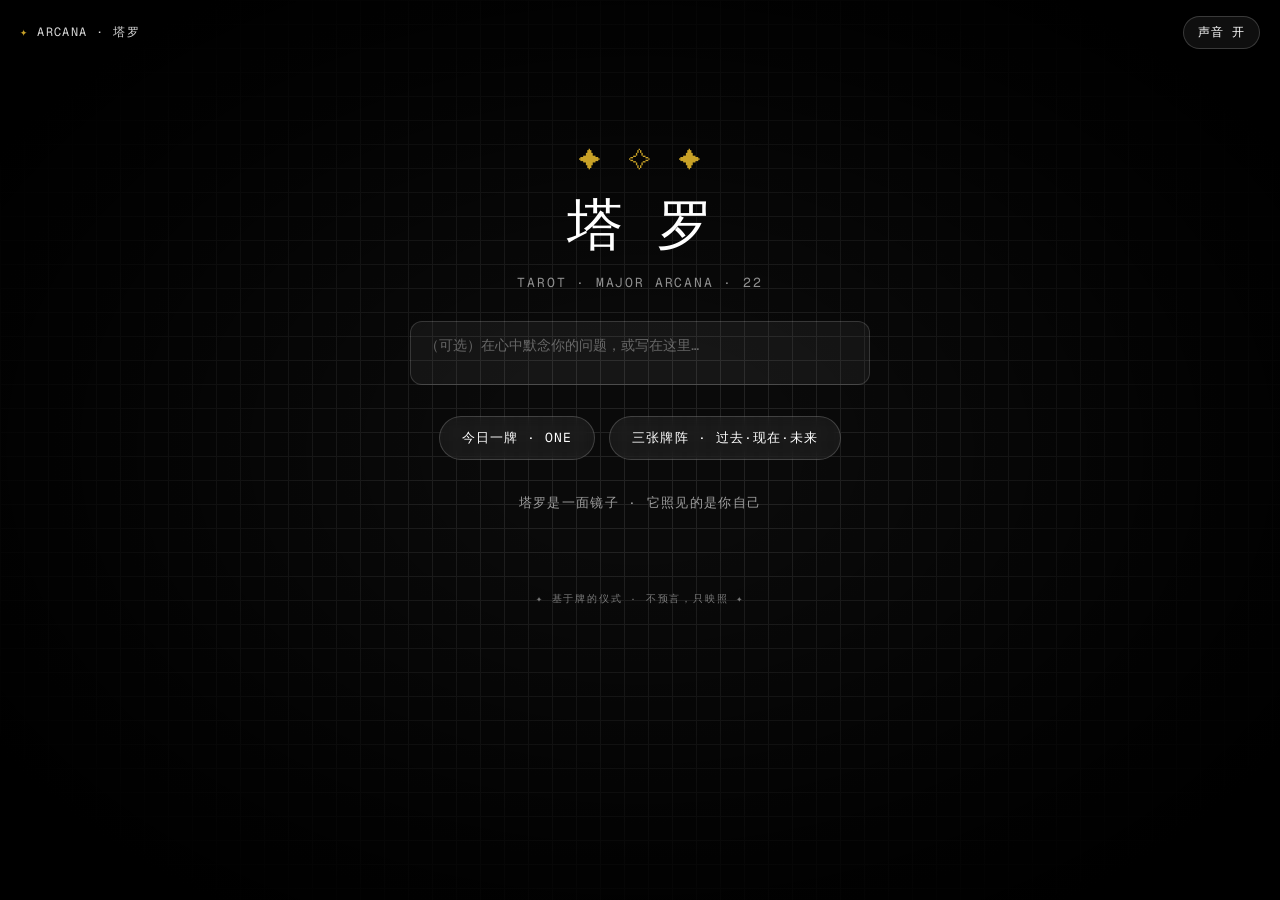
==== tarot/index.html @ 9494cf4a "feat: ARCANA tarot app at /tarot/ — 22 Major Arcana, one & three-card spreads - tarot/: no-build sta" ====
<!DOCTYPE html>
<html lang="zh-CN">
<head>
  <meta charset="utf-8" />
  <meta name="viewport" content="width=device-width, initial-scale=1" />
  <title>ARCANA — 塔罗</title>
  <meta name="description" content="黑幕之下的塔罗占卜：静心、提问、凭直觉抽牌。22 张大阿卡纳，单张与三张牌阵。" />
  <link rel="icon" href="/favicon.svg" type="image/svg+xml" />
  <link rel="stylesheet" href="/tarot/style.css" />
</head>
<body>
  <div class="stage">
    <div class="topbar">
      <div class="brand"><em>✦</em>&nbsp;ARCANA · 塔罗</div>
      <div class="controls">
        <button class="pill" id="mute" aria-pressed="false" title="声音开关">声音 开</button>
      </div>
    </div>

    <!-- scene 1: choose a spread -->
    <section class="scene active" id="scene-choose">
      <div class="scene-wrap">
        <div class="mantle">
          <div class="glyph">✦ ✧ ✦</div>
          <h1>塔 罗</h1>
          <p>TAROT · MAJOR ARCANA · 22</p>
        </div>
        <div class="question">
          <textarea id="question" maxlength="60" placeholder="（可选）在心中默念你的问题，或写在这里…"></textarea>
        </div>
        <div class="spread-pick">
          <button class="pill" data-spread="one" style="padding:12px 22px;font-size:13px">今日一牌 · ONE</button>
          <button class="pill" data-spread="three" style="padding:12px 22px;font-size:13px">三张牌阵 · 过去·现在·未来</button>
        </div>
        <div class="hint" style="margin-top:34px">塔罗是一面镜子 · 它照见的是你自己</div>
      </div>
    </section>

    <!-- scene 2: draw from the fan -->
    <section class="scene" id="scene-draw">
      <div class="scene-wrap">
        <div class="hint">深呼吸 · 凭直觉选择 <b id="pick-count">一张牌</b></div>
        <div class="slots" id="slots"></div>
        <div class="fan-scroll"><div class="fan" id="fan"></div></div>
        <div class="actions" id="draw-actions">
          <button class="pill" id="back-choose">← 换牌阵</button>
        </div>
      </div>
    </section>

    <!-- scene 3: reveal + reading -->
    <section class="scene" id="scene-reveal">
      <div class="scene-wrap">
        <div class="hint" id="reveal-hint">牌面已启</div>
        <div class="slots" id="reveal-slots"></div>
        <div class="reading" id="reading"></div>
        <div class="actions">
          <button class="pill" id="again" style="padding:11px 22px">↺ 再抽一次</button>
          <button class="pill" id="change-spread" style="padding:11px 22px">换牌阵</button>
        </div>
      </div>
    </section>

    <div class="foot">✦ 基于牌的仪式 · 不预言，只映照 ✦</div>
  </div>

  <script type="module" src="/tarot/app.js"></script>
</body>
</html>
---- tarot/style.css ----
/* ARCANA — tarot visual system. Black stage + grid + vignette, white cards, gold accent. */

@font-face {
  font-family: 'Geist';
  src: url('/_next/static/media/Geist_Variable-s.p.0mrjj4bg00-he.woff2') format('woff2');
  font-weight: 100 900;
  font-display: swap;
}
@font-face {
  font-family: 'GeistMono';
  src: url('/_next/static/media/GeistMono_Variable.p.3ms9vq719j3f8.woff2') format('woff2');
  font-weight: 100 900;
  font-display: swap;
}

:root {
  --ink: #0a0a0a;
  --paper: #ffffff;
  --gold: #c9a227;
  --line: #222222;
  --mono: 'GeistMono', 'PingFang SC', 'Menlo', monospace;
  --sans: 'Geist', 'PingFang SC', -apple-system, sans-serif;
  --serif: 'Georgia', 'Times New Roman', 'Songti SC', 'STSong', serif;
  --card-w: 200px;
  --card-h: 273px;
}

* { box-sizing: border-box; margin: 0; padding: 0; }

html, body { height: 100%; }

body {
  background: var(--ink);
  color: var(--paper);
  font-family: var(--sans);
  -webkit-font-smoothing: antialiased;
  overflow-x: hidden;
}

/* ---- stage: grid + vignette (trae homage) ---- */
.stage {
  position: relative;
  min-height: 100dvh;
  overflow: hidden;
}
.stage::before {
  content: '';
  position: absolute;
  inset: -24px;
  background-image:
    linear-gradient(to right, var(--line) 1px, transparent 1px),
    linear-gradient(to bottom, var(--line) 1px, transparent 1px);
  background-size: 24px 24px;
}
.stage::after {
  content: '';
  position: absolute;
  inset: 0;
  pointer-events: none;
  background: radial-gradient(ellipse at center,
    transparent 15%, rgba(0,0,0,.4) 40%, rgba(0,0,0,.8) 65%, rgba(0,0,0,1) 85%);
}

.stage > * { position: relative; z-index: 1; }

/* ---- top bar ---- */
.topbar {
  display: flex;
  justify-content: space-between;
  align-items: center;
  padding: 16px 20px;
  font-family: var(--mono);
  font-size: 12px;
  letter-spacing: .12em;
}
.brand { color: rgba(255,255,255,.85); }
.brand em { font-style: normal; color: var(--gold); }
.topbar .controls { display: flex; gap: 8px; }

.pill {
  border: 1px solid rgba(255,255,255,.18);
  background: rgba(255,255,255,.06);
  backdrop-filter: blur(6px);
  color: var(--paper);
  border-radius: 999px;
  padding: 7px 14px;
  font-family: var(--mono);
  font-size: 12px;
  letter-spacing: .08em;
  cursor: pointer;
  transition: background .2s, border-color .2s, transform .15s;
}
.pill:hover { background: rgba(255,255,255,.14); }
.pill:active { transform: scale(.97); }
.pill[aria-pressed="true"] { border-color: var(--gold); color: var(--gold); }
.pill:disabled { opacity: .35; cursor: default; }

/* ---- scenes ---- */
.scene { display: none; }
.scene.active { display: block; animation: fade-in .5s ease both; }
@keyframes fade-in { from { opacity: 0; transform: translateY(8px); } to { opacity: 1; } }

.scene-wrap {
  max-width: 880px;
  margin: 0 auto;
  padding: 0 20px 48px;
  display: flex;
  flex-direction: column;
  align-items: center;
}

/* ---- scene: choose ---- */
.mantle {
  margin: 9vh 0 30px;
  text-align: center;
}
.mantle .glyph { color: var(--gold); font-size: 22px; letter-spacing: .5em; padding-left: .5em; }
.mantle h1 {
  font-family: var(--serif);
  font-weight: 400;
  font-size: clamp(34px, 6vw, 56px);
  letter-spacing: .18em;
  padding-left: .18em;
  margin: 14px 0 10px;
}
.mantle p {
  font-family: var(--mono);
  font-size: 13px;
  color: rgba(255,255,255,.55);
  letter-spacing: .14em;
}

.question {
  width: min(460px, 100%);
  margin-bottom: 26px;
}
.question textarea {
  width: 100%;
  background: rgba(255,255,255,.05);
  border: 1px solid rgba(255,255,255,.15);
  border-radius: 12px;
  color: var(--paper);
  font-family: var(--mono);
  font-size: 14px;
  line-height: 1.6;
  padding: 12px 14px;
  resize: none;
  height: 64px;
  transition: border-color .2s;
}
.question textarea:focus {
  outline: none;
  border-color: var(--gold);
}
.question textarea::placeholder { color: rgba(255,255,255,.35); }

.spread-pick { display: flex; gap: 14px; flex-wrap: wrap; justify-content: center; }

/* ---- scene: draw ---- */
.hint {
  font-family: var(--mono);
  font-size: 13px;
  color: rgba(255,255,255,.6);
  letter-spacing: .1em;
  margin: 26px 0 6px;
  text-align: center;
}
.hint b { color: var(--gold); font-weight: 400; }

.slots {
  display: flex;
  gap: 22px;
  justify-content: center;
  margin: 20px 0 8px;
  perspective: 1200px;
  min-height: calc(var(--card-h) * .78);
  align-items: flex-end;
}
.slot-label {
  font-family: var(--mono);
  font-size: 11px;
  letter-spacing: .18em;
  color: rgba(255,255,255,.5);
  text-align: center;
  margin-top: 10px;
}
.slot-wrap { display: flex; flex-direction: column; align-items: center; }

#reveal-hint.q-hint { color: var(--gold); }

/* the tarot card (slot size) */
.tcard {
  width: calc(var(--card-w) * .78);
  height: calc(var(--card-h) * .78);
  perspective: 1000px;
  cursor: default;
}
.tcard .inner {
  position: relative;
  width: 100%;
  height: 100%;
  transform-style: preserve-3d;
  transition: transform .8s cubic-bezier(.2,.7,.2,1);
}
.tcard.flip .inner { transform: rotateY(180deg); }

.face {
  position: absolute;
  inset: 0;
  border-radius: 12px;
  overflow: hidden;
  backface-visibility: hidden;
  -webkit-backface-visibility: hidden;
  border: 1px solid rgba(0,0,0,.9);
  box-shadow: 0 12px 32px rgba(0,0,0,.55);
}

/* card back — trae-style patterned white */
.face.back { background: var(--paper); }
.face.back .pattern {
  position: absolute;
  inset: 12px;
  border: 1px solid rgba(0,0,0,.75);
  border-radius: 8px;
}
.face.back .rays {
  position: absolute;
  inset: 12px;
  width: calc(100% - 24px);
  height: calc(100% - 24px);
  color: #000;
  opacity: .14;
}
.face.back .emblem {
  position: absolute;
  top: 50%;
  left: 50%;
  transform: translate(-50%, -58%);
  width: 34%;
  color: #000;
}
.face.back .marquee {
  position: absolute;
  left: 0; right: 0; bottom: 0;
  height: 18px;
  background: #000;
  overflow: hidden;
}
.face.back .marquee span {
  display: inline-block;
  white-space: nowrap;
  color: #fff;
  font-family: var(--mono);
  font-size: 10px;
  line-height: 18px;
  animation: slide 9s linear infinite;
}
@keyframes slide {
  from { transform: translateX(0); }
  to { transform: translateX(-50%); }
}

/* card front */
.face.front {
  background: var(--paper);
  transform: rotateY(180deg);
  display: flex;
  align-items: center;
  justify-content: center;
}
.face.front .content {
  width: 100%;
  height: 100%;
  display: flex;
  flex-direction: column;
  align-items: center;
  justify-content: center;
  gap: 10px;
  padding: 14px 10px;
}
.face.front .content.rev { transform: rotate(180deg); }
.face.front .corner {
  position: absolute;
  top: 8px;
  left: 10px;
  font-family: var(--mono);
  font-size: 11px;
  color: #000;
  letter-spacing: .06em;
}
.face.front .corner.flip {
  top: auto; left: auto;
  bottom: 8px; right: 10px;
  transform: rotate(180deg);
}
.face.front .art {
  width: 52%;
  color: #000;
  filter: drop-shadow(0 0 0 transparent);
}
.face.front .halo {
  position: absolute;
  inset: 0;
  color: #000;
  opacity: .1;
  pointer-events: none;
}
.face.front .name-zh {
  font-family: var(--serif);
  font-size: 21px;
  color: #000;
  letter-spacing: .14em;
  padding-left: .14em;
}
.face.front .name-en {
  font-family: var(--mono);
  font-size: 9px;
  letter-spacing: .28em;
  color: rgba(0,0,0,.55);
  text-transform: uppercase;
}

/* empty slot outline */
.tcard.empty .face.back {
  background: rgba(255,255,255,.02);
  border: 1px dashed rgba(255,255,255,.35);
  box-shadow: none;
  display: flex;
  align-items: center;
  justify-content: center;
}
.tcard.empty .face.back::before {
  content: '✦';
  color: rgba(255,255,255,.3);
  font-size: 18px;
}
.tcard.empty .pattern, .tcard.empty .rays, .tcard.empty .emblem, .tcard.empty .marquee { display: none; }

/* ---- fan of 22 face-down cards ---- */
.fan-scroll {
  width: 100vw;
  margin-left: calc(50% - 50vw);
  overflow-x: auto;
  scrollbar-width: none;
}
.fan-scroll::-webkit-scrollbar { display: none; }
.fan {
  position: relative;
  height: 240px;
  margin: 6px auto 26px;
  width: 920px;
  min-width: 920px;
}
.fan .card {
  position: absolute;
  bottom: 0;
  width: 108px;
  height: 148px;
  margin-left: -54px;
  transform-origin: 50% 260%;
  border: none;
  background: none;
  padding: 0;
  pointer-events: none; /* the whole visual fan is click-transparent … */
  transition: transform .45s cubic-bezier(.2,.7,.2,1), opacity .4s, filter .3s;
  filter: drop-shadow(0 6px 14px rgba(0,0,0,.5));
}
/* … every card keeps a guaranteed clickable strip at its exposed top edge */
.fan .card .hit {
  position: absolute;
  top: 0;
  left: 18%;
  width: 64%;
  height: 42%;
  pointer-events: auto;
  cursor: pointer;
}
.fan .card.taken .hit { pointer-events: none; }
.fan .card .mini {
  position: absolute;
  inset: 0;
  border-radius: 9px;
  background: var(--paper);
  border: 1px solid rgba(0,0,0,.9);
  overflow: hidden;
}
.fan .card .mini .pattern {
  position: absolute;
  inset: 7px;
  border: 1px solid rgba(0,0,0,.6);
  border-radius: 5px;
}
.fan .card .mini .rays {
  position: absolute;
  inset: 7px;
  width: calc(100% - 14px);
  height: calc(100% - 14px);
  color: #000;
  opacity: .13;
}
.fan .card .mini .star {
  position: absolute;
  top: 50%;
  left: 50%;
  transform: translate(-50%, -50%);
  width: 30%;
  color: #000;
}
.fan .card:hover { transform: rotate(var(--r)) translateY(-26px); z-index: 40; }
.fan .card.taken { opacity: 0; pointer-events: none; transform: rotate(var(--r)) translateY(-90px) scale(.8); }
.fan.fade-out .card:not(.taken) { opacity: 0; pointer-events: none; }

/* ---- reading panel ---- */
.reading {
  width: min(680px, 100%);
  margin-top: 30px;
  border: 1px solid rgba(255,255,255,.12);
  border-radius: 16px;
  background: rgba(255,255,255,.04);
  backdrop-filter: blur(10px);
  padding: 24px 26px;
  animation: fade-in .6s .1s ease both;
}
.reading header {
  display: flex;
  justify-content: space-between;
  align-items: baseline;
  font-family: var(--mono);
  font-size: 12px;
  letter-spacing: .14em;
  color: rgba(255,255,255,.5);
  margin-bottom: 6px;
}
.reading header .q { color: var(--gold); }
.entry {
  padding: 18px 0;
  border-top: 1px solid rgba(255,255,255,.1);
}
.entry:first-of-type { border-top: none; }
.entry .slot {
  font-family: var(--mono);
  font-size: 11px;
  letter-spacing: .22em;
  color: var(--gold);
  margin-bottom: 8px;
}
.entry .head {
  display: flex;
  align-items: baseline;
  gap: 10px;
  flex-wrap: wrap;
}
.entry .head .zh {
  font-family: var(--serif);
  font-size: 22px;
  letter-spacing: .1em;
}
.entry .head .en {
  font-family: var(--mono);
  font-size: 11px;
  color: rgba(255,255,255,.5);
  letter-spacing: .18em;
  text-transform: uppercase;
}
.entry .head .orient {
  font-family: var(--mono);
  font-size: 10px;
  letter-spacing: .14em;
  border-radius: 999px;
  padding: 3px 9px;
}
.entry .head .orient.up { border: 1px solid rgba(255,255,255,.4); }
.entry .head .orient.rev { border: 1px solid var(--gold); color: var(--gold); }
.entry .kw { display: flex; gap: 8px; flex-wrap: wrap; margin: 12px 0; }
.entry .kw span {
  font-family: var(--mono);
  font-size: 11px;
  letter-spacing: .1em;
  border: 1px solid rgba(255,255,255,.2);
  color: rgba(255,255,255,.75);
  border-radius: 999px;
  padding: 3px 11px;
}
.entry p {
  font-size: 14px;
  line-height: 1.9;
  color: rgba(255,255,255,.85);
}
.actions { display: flex; gap: 12px; justify-content: center; margin-top: 26px; flex-wrap: wrap; }

/* ---- footer note ---- */
.foot {
  text-align: center;
  font-family: var(--mono);
  font-size: 10px;
  letter-spacing: .18em;
  color: rgba(255,255,255,.45);
  padding: 26px 0 18px;
}

/* ---- responsive ---- */
@media (max-width: 640px) {
  :root { --card-w: 150px; }
  .slots { gap: 10px; }
  .tcard { width: calc(var(--card-w) * .82); height: calc(var(--card-h) * .82); }
  .fan { height: 190px; }
  .fan .card { width: 84px; height: 115px; margin-left: -42px; }
  .face.front .name-zh { font-size: 16px; }
  .reading { padding: 18px 16px; }
}

@media (prefers-reduced-motion: reduce) {
  .fan .card, .tcard .inner, .scene.active { transition: none; animation: none; }
}
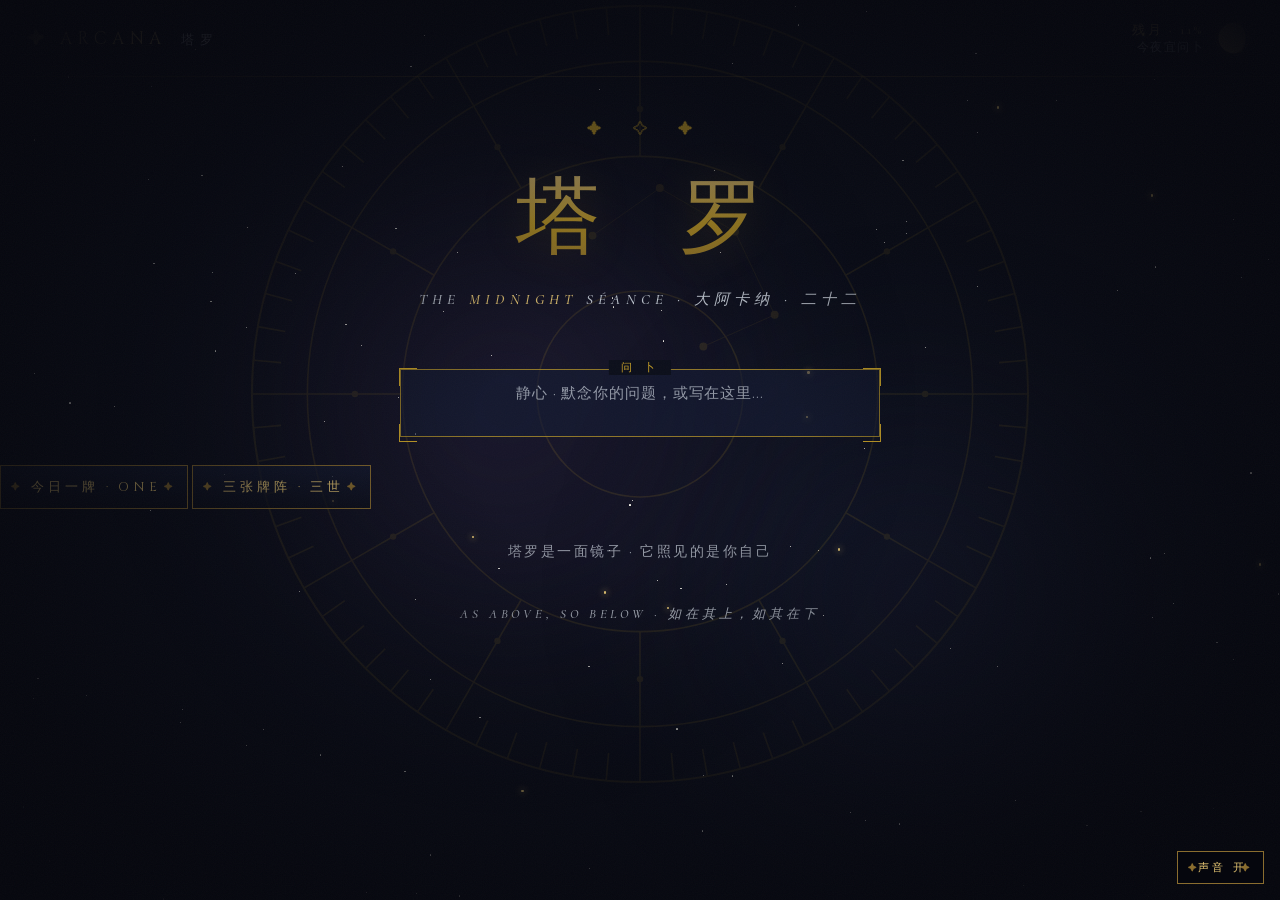
==== commit 76610bd1: "feat: v2「午夜占卜室」redesign — midnight séance visual overhaul - palette: midnight indigo (#0B0E1A/#141B3" ====
--- a/tarot/index.html
+++ b/tarot/index.html
@@ -3,67 +3,91 @@
 <head>
   <meta charset="utf-8" />
   <meta name="viewport" content="width=device-width, initial-scale=1" />
-  <title>ARCANA — 塔罗</title>
-  <meta name="description" content="黑幕之下的塔罗占卜：静心、提问、凭直觉抽牌。22 张大阿卡纳，单张与三张牌阵。" />
+  <title>ARCANA — 午夜占卜室</title>
+  <meta name="description" content="午夜占卜室：静心、问卜、凭直觉抽牌。22 张大阿卡纳，单张与三张牌阵，星空与月相之下。" />
   <link rel="icon" href="/favicon.svg" type="image/svg+xml" />
   <link rel="stylesheet" href="/tarot/style.css" />
 </head>
 <body>
   <div class="stage">
-    <div class="topbar">
-      <div class="brand"><em>✦</em>&nbsp;ARCANA · 塔罗</div>
-      <div class="controls">
-        <button class="pill" id="mute" aria-pressed="false" title="声音开关">声音 开</button>
-      </div>
+    <div class="nebula"></div>
+    <div class="stars" id="stars"></div>
+    <div class="stars2" id="stars2"></div>
+
+    <!-- zodiac wheel: built by app.js, ultra-slow rotation -->
+    <div class="wheel-wrap" aria-hidden="true">
+      <svg viewBox="0 0 400 400" fill="none" stroke="#C9A227" stroke-width=".8">
+        <circle cx="200" cy="200" r="196" stroke-width="1"/>
+        <circle cx="200" cy="200" r="168"/>
+        <circle cx="200" cy="200" r="120"/>
+        <circle cx="200" cy="200" r="52"/>
+        <g id="spokes"></g>
+        <g id="ticks"></g>
+        <g id="constellation"></g>
+      </svg>
     </div>
 
-    <!-- scene 1: choose a spread -->
-    <section class="scene active" id="scene-choose">
-      <div class="scene-wrap">
-        <div class="mantle">
-          <div class="glyph">✦ ✧ ✦</div>
+    <main class="layer">
+      <!-- top bar: brand + living moon -->
+      <div class="topbar">
+        <div class="brand"><span class="mark">✦ ARCANA</span><span class="zh">塔罗</span></div>
+        <div class="moon-widget">
+          <div class="txt"><div class="phase" id="moon-phase">—</div><div class="say">今夜宜问卜</div></div>
+          <svg id="moon-svg" viewBox="0 0 40 40" aria-hidden="true"></svg>
+        </div>
+      </div>
+
+      <!-- scene 1: choose a spread -->
+      <section class="scene active" id="scene-choose">
+        <div class="hero">
+          <div class="orn">✦ ✧ ✦</div>
           <h1>塔 罗</h1>
-          <p>TAROT · MAJOR ARCANA · 22</p>
+          <div class="sub">THE <b>MIDNIGHT</b> SÉANCE · 大阿卡纳 · 二十二</div>
         </div>
-        <div class="question">
-          <textarea id="question" maxlength="60" placeholder="（可选）在心中默念你的问题，或写在这里…"></textarea>
+
+        <div class="ritual">
+          <span class="label">问 卜</span>
+          <span class="corner tl"></span><span class="corner tr"></span>
+          <span class="corner bl"></span><span class="corner br"></span>
+          <textarea id="question" maxlength="60" placeholder="静心 · 默念你的问题，或写在这里…"></textarea>
         </div>
+
         <div class="spread-pick">
-          <button class="pill" data-spread="one" style="padding:12px 22px;font-size:13px">今日一牌 · ONE</button>
-          <button class="pill" data-spread="three" style="padding:12px 22px;font-size:13px">三张牌阵 · 过去·现在·未来</button>
+          <button class="engrave" data-spread="one">今日一牌 · ONE</button>
+          <button class="engrave" data-spread="three">三张牌阵 · 三世</button>
         </div>
-        <div class="hint" style="margin-top:34px">塔罗是一面镜子 · 它照见的是你自己</div>
-      </div>
-    </section>
 
-    <!-- scene 2: draw from the fan -->
-    <section class="scene" id="scene-draw">
-      <div class="scene-wrap">
+        <div class="hint hint-static">塔罗是一面镜子 · 它照见的是你自己</div>
+      </section>
+
+      <!-- scene 2: draw from the fan -->
+      <section class="scene" id="scene-draw">
         <div class="hint">深呼吸 · 凭直觉选择 <b id="pick-count">一张牌</b></div>
         <div class="slots" id="slots"></div>
         <div class="fan-scroll"><div class="fan" id="fan"></div></div>
-        <div class="actions" id="draw-actions">
-          <button class="pill" id="back-choose">← 换牌阵</button>
+        <div class="actions">
+          <button class="engrave" id="back-choose">← 换牌阵</button>
         </div>
-      </div>
-    </section>
+      </section>
 
-    <!-- scene 3: reveal + reading -->
-    <section class="scene" id="scene-reveal">
-      <div class="scene-wrap">
+      <!-- scene 3: reveal + reading -->
+      <section class="scene" id="scene-reveal">
         <div class="hint" id="reveal-hint">牌面已启</div>
         <div class="slots" id="reveal-slots"></div>
         <div class="reading" id="reading"></div>
         <div class="actions">
-          <button class="pill" id="again" style="padding:11px 22px">↺ 再抽一次</button>
-          <button class="pill" id="change-spread" style="padding:11px 22px">换牌阵</button>
+          <button class="engrave" id="again">↺ 再抽一次</button>
+          <button class="engrave" id="change-spread">换牌阵</button>
         </div>
-      </div>
-    </section>
+      </section>
 
-    <div class="foot">✦ 基于牌的仪式 · 不预言，只映照 ✦</div>
+      <div class="foot">AS ABOVE, SO BELOW · 如在其上，如其在下</div>
+    </main>
+
+    <div class="grain"></div>
   </div>
 
+  <button id="mute" class="engrave mute-btn" aria-pressed="false" title="声音开关">声音 开</button>
   <script type="module" src="/tarot/app.js"></script>
 </body>
 </html>
--- a/tarot/style.css
+++ b/tarot/style.css
@@ -1,514 +1,385 @@
-/* ARCANA — tarot visual system. Black stage + grid + vignette, white cards, gold accent. */
-
-@font-face {
-  font-family: 'Geist';
-  src: url('/_next/static/media/Geist_Variable-s.p.0mrjj4bg00-he.woff2') format('woff2');
-  font-weight: 100 900;
-  font-display: swap;
+/* ═══════════════════════════════════════════════════════════
+   ARCANA v2 —「午夜占卜室」Midnight Séance
+   midnight indigo × antique gold × parchment; Cinzel / Cormorant / Songti
+   ═══════════════════════════════════════════════════════════ */
+
+@font-face {
+  font-family: 'Cinzel';
+  src: url('/tarot/fonts/cinzel-400.woff2') format('woff2');
+  font-weight: 400; font-style: normal; font-display: swap;
+}
+@font-face {
+  font-family: 'Cinzel';
+  src: url('/tarot/fonts/cinzel-600.woff2') format('woff2');
+  font-weight: 600; font-style: normal; font-display: swap;
+}
+@font-face {
+  font-family: 'Cormorant';
+  src: url('/tarot/fonts/cormorant-500.woff2') format('woff2');
+  font-weight: 500; font-style: normal; font-display: swap;
+}
+@font-face {
+  font-family: 'Cormorant';
+  src: url('/tarot/fonts/cormorant-500-italic.woff2') format('woff2');
+  font-weight: 500; font-style: italic; font-display: swap;
 }
 @font-face {
   font-family: 'GeistMono';
   src: url('/_next/static/media/GeistMono_Variable.p.3ms9vq719j3f8.woff2') format('woff2');
-  font-weight: 100 900;
-  font-display: swap;
+  font-weight: 100 900; font-display: swap;
 }
 
 :root {
-  --ink: #0a0a0a;
-  --paper: #ffffff;
-  --gold: #c9a227;
-  --line: #222222;
-  --mono: 'GeistMono', 'PingFang SC', 'Menlo', monospace;
-  --sans: 'Geist', 'PingFang SC', -apple-system, sans-serif;
-  --serif: 'Georgia', 'Times New Roman', 'Songti SC', 'STSong', serif;
+  --night-0: #05060D;
+  --night-1: #0B0E1A;
+  --night-2: #141B33;
+  --gold-1: #E8C874;
+  --gold-2: #C9A227;
+  --gold-3: #8A6D2F;
+  --silver: #C7CED8;
+  --parchment: #F2EFE6;
+  --ink: #1A1712;
+  --display: 'Cinzel', 'Songti SC', serif;
+  --poem: 'Cormorant', 'Songti SC', serif;
+  --serif: 'Songti SC', 'STSong', 'Noto Serif SC', serif;
+  --mono: 'GeistMono', 'PingFang SC', monospace;
   --card-w: 200px;
   --card-h: 273px;
 }
 
 * { box-sizing: border-box; margin: 0; padding: 0; }
-
 html, body { height: 100%; }
-
 body {
-  background: var(--ink);
-  color: var(--paper);
-  font-family: var(--sans);
+  background: var(--night-1);
+  color: var(--parchment);
+  font-family: var(--serif);
   -webkit-font-smoothing: antialiased;
   overflow-x: hidden;
 }
 
-/* ---- stage: grid + vignette (trae homage) ---- */
-.stage {
-  position: relative;
-  min-height: 100dvh;
-  overflow: hidden;
-}
-.stage::before {
-  content: '';
-  position: absolute;
-  inset: -24px;
-  background-image:
-    linear-gradient(to right, var(--line) 1px, transparent 1px),
-    linear-gradient(to bottom, var(--line) 1px, transparent 1px);
-  background-size: 24px 24px;
-}
+/* ── stage: midnight sky ─────────────────────────────────── */
+.stage { position: relative; min-height: 100dvh; overflow: hidden; }
+
+.nebula { position: absolute; inset: 0; }
+.nebula::before {
+  content: ''; position: absolute; left: 12%; top: 6%;
+  width: 55vw; height: 55vw; border-radius: 50%;
+  background: radial-gradient(circle, rgba(42,33,64,.5), transparent 65%);
+  filter: blur(60px);
+}
+.nebula::after {
+  content: ''; position: absolute; right: 6%; bottom: 2%;
+  width: 45vw; height: 45vw; border-radius: 50%;
+  background: radial-gradient(circle, rgba(26,31,58,.55), transparent 65%);
+  filter: blur(70px);
+}
+
+.stars, .stars2 { position: absolute; inset: 0; }
+.star {
+  position: absolute; background: var(--parchment); border-radius: 50%;
+  animation: breathe 7s ease-in-out infinite;
+}
+.star.big {
+  background: var(--gold-1);
+  box-shadow: 0 0 6px 1px rgba(232,200,116,.45);
+}
+@keyframes breathe { 0%,100% { opacity: .12; } 50% { opacity: .65; } }
+
+.wheel-wrap {
+  position: absolute; left: 50%; top: 44%;
+  width: min(88vmin, 860px); aspect-ratio: 1;
+  transform: translate(-50%, -50%);
+  opacity: .13; pointer-events: none;
+}
+.wheel-wrap svg { width: 100%; height: 100%; animation: turn 180s linear infinite; }
+@keyframes turn { to { transform: rotate(360deg); } }
+
 .stage::after {
-  content: '';
-  position: absolute;
-  inset: 0;
-  pointer-events: none;
+  content: ''; position: absolute; inset: 0; pointer-events: none; z-index: 5;
   background: radial-gradient(ellipse at center,
-    transparent 15%, rgba(0,0,0,.4) 40%, rgba(0,0,0,.8) 65%, rgba(0,0,0,1) 85%);
-}
-
-.stage > * { position: relative; z-index: 1; }
-
-/* ---- top bar ---- */
+    transparent 18%, rgba(5,6,13,.5) 48%, rgba(5,6,13,.9) 78%, var(--night-0) 96%);
+}
+.grain {
+  position: absolute; inset: 0; pointer-events: none; z-index: 6; opacity: .05;
+  background-image: url("data:image/svg+xml,%3Csvg xmlns='http://www.w3.org/2000/svg' width='140' height='140'%3E%3Cfilter id='n'%3E%3CfeTurbulence type='fractalNoise' baseFrequency='.9' numOctaves='2'/%3E%3C/filter%3E%3Crect width='140' height='140' filter='url(%23n)' opacity='.6'/%3E%3C/svg%3E");
+}
+.layer { position: relative; z-index: 2; }
+
+/* ── top bar ─────────────────────────────────────────────── */
 .topbar {
-  display: flex;
-  justify-content: space-between;
-  align-items: center;
-  padding: 16px 20px;
-  font-family: var(--mono);
-  font-size: 12px;
-  letter-spacing: .12em;
-}
-.brand { color: rgba(255,255,255,.85); }
-.brand em { font-style: normal; color: var(--gold); }
-.topbar .controls { display: flex; gap: 8px; }
-
-.pill {
-  border: 1px solid rgba(255,255,255,.18);
-  background: rgba(255,255,255,.06);
-  backdrop-filter: blur(6px);
-  color: var(--paper);
-  border-radius: 999px;
-  padding: 7px 14px;
-  font-family: var(--mono);
-  font-size: 12px;
-  letter-spacing: .08em;
-  cursor: pointer;
-  transition: background .2s, border-color .2s, transform .15s;
-}
-.pill:hover { background: rgba(255,255,255,.14); }
-.pill:active { transform: scale(.97); }
-.pill[aria-pressed="true"] { border-color: var(--gold); color: var(--gold); }
-.pill:disabled { opacity: .35; cursor: default; }
-
-/* ---- scenes ---- */
+  display: flex; justify-content: space-between; align-items: center;
+  padding: 20px 28px;
+  border-bottom: 1px solid rgba(138,109,47,.25);
+}
+.brand { display: flex; align-items: baseline; gap: 14px; }
+.brand .mark {
+  color: var(--gold-1); font-family: var(--display); font-size: 17px;
+  letter-spacing: .32em; text-shadow: 0 0 18px rgba(201,162,39,.35);
+}
+.brand .zh { color: var(--silver); font-size: 13px; letter-spacing: .5em; }
+
+.moon-widget { display: flex; align-items: center; gap: 12px; }
+.moon-widget svg { width: 36px; height: 36px; filter: drop-shadow(0 0 8px rgba(232,200,116,.3)); }
+.moon-widget .txt { text-align: right; font-family: var(--poem); }
+.moon-widget .txt .phase { font-size: 13px; color: var(--gold-1); letter-spacing: .2em; }
+.moon-widget .txt .say { font-size: 12px; color: var(--silver); opacity: .95; letter-spacing: .12em; }
+
+/* ── scenes ──────────────────────────────────────────────── */
 .scene { display: none; }
 .scene.active { display: block; animation: fade-in .5s ease both; }
 @keyframes fade-in { from { opacity: 0; transform: translateY(8px); } to { opacity: 1; } }
 
-.scene-wrap {
-  max-width: 880px;
-  margin: 0 auto;
-  padding: 0 20px 48px;
-  display: flex;
-  flex-direction: column;
-  align-items: center;
-}
-
-/* ---- scene: choose ---- */
-.mantle {
-  margin: 9vh 0 30px;
-  text-align: center;
-}
-.mantle .glyph { color: var(--gold); font-size: 22px; letter-spacing: .5em; padding-left: .5em; }
-.mantle h1 {
-  font-family: var(--serif);
-  font-weight: 400;
-  font-size: clamp(34px, 6vw, 56px);
-  letter-spacing: .18em;
-  padding-left: .18em;
-  margin: 14px 0 10px;
-}
-.mantle p {
-  font-family: var(--mono);
-  font-size: 13px;
-  color: rgba(255,255,255,.55);
-  letter-spacing: .14em;
-}
-
-.question {
-  width: min(460px, 100%);
-  margin-bottom: 26px;
-}
-.question textarea {
-  width: 100%;
-  background: rgba(255,255,255,.05);
-  border: 1px solid rgba(255,255,255,.15);
-  border-radius: 12px;
-  color: var(--paper);
-  font-family: var(--mono);
-  font-size: 14px;
-  line-height: 1.6;
-  padding: 12px 14px;
-  resize: none;
-  height: 64px;
-  transition: border-color .2s;
-}
-.question textarea:focus {
-  outline: none;
-  border-color: var(--gold);
-}
-.question textarea::placeholder { color: rgba(255,255,255,.35); }
-
-.spread-pick { display: flex; gap: 14px; flex-wrap: wrap; justify-content: center; }
-
-/* ---- scene: draw ---- */
+/* ── hero ────────────────────────────────────────────────── */
+.hero { text-align: center; padding: 44px 20px 26px; }
+.orn { color: var(--gold-2); font-size: 15px; letter-spacing: .9em; padding-left: .9em; }
+.hero h1 {
+  font-family: var(--display); font-weight: 400;
+  font-size: clamp(44px, 8vw, 84px);
+  letter-spacing: .35em; padding-left: .35em;
+  background: linear-gradient(180deg, var(--gold-1) 15%, var(--gold-2) 55%, var(--gold-3) 100%);
+  -webkit-background-clip: text; background-clip: text; color: transparent;
+  margin: 22px 0 14px;
+  text-shadow: 0 0 44px rgba(201,162,39,.22);
+}
+.hero .sub {
+  font-family: var(--poem); font-style: italic;
+  color: var(--silver); font-size: 15px; letter-spacing: .34em;
+}
+.hero .sub b { color: var(--gold-1); font-weight: 500; }
+
+/* ── ritual question frame ───────────────────────────────── */
+.ritual { width: min(480px, 92vw); margin: 34px auto 24px; position: relative; }
+.ritual .corner { position: absolute; width: 18px; height: 18px; border: 1px solid var(--gold-2); }
+.ritual .corner.tl { top: -1px; left: -1px; border-right: none; border-bottom: none; }
+.ritual .corner.tr { top: -1px; right: -1px; border-left: none; border-bottom: none; }
+.ritual .corner.bl { bottom: -1px; left: -1px; border-right: none; border-top: none; }
+.ritual .corner.br { bottom: -1px; right: -1px; border-left: none; border-top: none; }
+.ritual textarea {
+  width: 100%; height: 68px; resize: none;
+  background: rgba(20,27,51,.62);
+  border: 1px solid rgba(201,162,39,.68);
+  color: var(--parchment);
+  font-family: var(--poem); font-size: 15px; letter-spacing: .06em;
+  padding: 14px 16px; text-align: center;
+  transition: border-color .25s, box-shadow .25s;
+}
+.ritual textarea:focus {
+  outline: none; border-color: var(--gold-1);
+  box-shadow: 0 0 24px rgba(201,162,39,.16) inset;
+}
+.ritual textarea::placeholder { color: rgba(199,206,216,.7); }
+.ritual .label {
+  position: absolute; top: -9px; left: 50%; transform: translateX(-50%);
+  background: var(--night-1); padding: 0 12px;
+  font-family: var(--poem); font-size: 11px; letter-spacing: .4em; color: var(--gold-2);
+}
+
+/* ── engraved buttons ────────────────────────────────────── */
+.engrave {
+  position: relative; cursor: pointer;
+  background: linear-gradient(180deg, rgba(20,27,51,.7), rgba(11,14,26,.7));
+  border: 1px solid var(--gold-3);
+  color: var(--gold-1);
+  font-family: var(--display); font-size: 13px; letter-spacing: .3em;
+  padding: 12px 26px 12px 30px;
+  transition: box-shadow .25s, border-color .25s, background .25s;
+}
+.engrave::before, .engrave::after {
+  content: '✦'; position: absolute; top: 50%; transform: translateY(-50%);
+  font-size: 9px; color: var(--gold-3); transition: color .25s;
+}
+.engrave::before { left: 10px; }
+.engrave::after { right: 10px; }
+.engrave:hover {
+  border-color: var(--gold-1);
+  box-shadow: 0 0 28px rgba(201,162,39,.18), inset 0 0 22px rgba(201,162,39,.08);
+}
+.engrave:hover::before, .engrave:hover::after { color: var(--gold-1); }
+.engrave[aria-pressed="true"] { border-color: var(--gold-1); color: var(--gold-1); }
+
+.mute-btn {
+  position: fixed; bottom: 16px; right: 16px; z-index: 50;
+  font-size: 11px; padding: 8px 16px 8px 20px;
+  background: rgba(5,6,13,.85);
+}
+
+/* ── hints ───────────────────────────────────────────────── */
 .hint {
-  font-family: var(--mono);
-  font-size: 13px;
-  color: rgba(255,255,255,.6);
-  letter-spacing: .1em;
-  margin: 26px 0 6px;
-  text-align: center;
-}
-.hint b { color: var(--gold); font-weight: 400; }
-
+  font-family: var(--poem); font-size: 14px;
+  color: var(--silver); opacity: .9;
+  letter-spacing: .18em; margin: 26px 0 6px; text-align: center;
+}
+.hint b { color: var(--gold-1); font-weight: 500; }
+.hint-static { margin-top: 34px; opacity: .7; }
+#reveal-hint.q-hint { color: var(--gold-1); }
+
+/* ── slots & tarot cards ─────────────────────────────────── */
 .slots {
-  display: flex;
-  gap: 22px;
-  justify-content: center;
-  margin: 20px 0 8px;
+  display: flex; gap: 22px; justify-content: center;
+  margin: 18px 0 8px;
   perspective: 1200px;
   min-height: calc(var(--card-h) * .78);
   align-items: flex-end;
 }
+.slot-wrap { display: flex; flex-direction: column; align-items: center; }
 .slot-label {
-  font-family: var(--mono);
-  font-size: 11px;
-  letter-spacing: .18em;
-  color: rgba(255,255,255,.5);
-  text-align: center;
-  margin-top: 10px;
-}
-.slot-wrap { display: flex; flex-direction: column; align-items: center; }
-
-#reveal-hint.q-hint { color: var(--gold); }
-
-/* the tarot card (slot size) */
+  font-family: var(--display); font-size: 11px;
+  letter-spacing: .32em; color: var(--gold-2);
+  text-align: center; margin-top: 12px;
+}
+
 .tcard {
   width: calc(var(--card-w) * .78);
   height: calc(var(--card-h) * .78);
   perspective: 1000px;
-  cursor: default;
 }
 .tcard .inner {
-  position: relative;
-  width: 100%;
-  height: 100%;
+  position: relative; width: 100%; height: 100%;
   transform-style: preserve-3d;
   transition: transform .8s cubic-bezier(.2,.7,.2,1);
 }
 .tcard.flip .inner { transform: rotateY(180deg); }
+.tcard.flip { filter: drop-shadow(0 0 20px rgba(201,162,39,.3)); }
 
 .face {
-  position: absolute;
-  inset: 0;
-  border-radius: 12px;
-  overflow: hidden;
+  position: absolute; inset: 0;
+  border-radius: 12px; overflow: hidden;
   backface-visibility: hidden;
   -webkit-backface-visibility: hidden;
-  border: 1px solid rgba(0,0,0,.9);
-  box-shadow: 0 12px 32px rgba(0,0,0,.55);
-}
-
-/* card back — trae-style patterned white */
-.face.back { background: var(--paper); }
-.face.back .pattern {
-  position: absolute;
-  inset: 12px;
-  border: 1px solid rgba(0,0,0,.75);
-  border-radius: 8px;
-}
-.face.back .rays {
-  position: absolute;
-  inset: 12px;
-  width: calc(100% - 24px);
-  height: calc(100% - 24px);
-  color: #000;
-  opacity: .14;
-}
-.face.back .emblem {
-  position: absolute;
-  top: 50%;
-  left: 50%;
-  transform: translate(-50%, -58%);
-  width: 34%;
-  color: #000;
-}
-.face.back .marquee {
-  position: absolute;
-  left: 0; right: 0; bottom: 0;
-  height: 18px;
-  background: #000;
-  overflow: hidden;
-}
-.face.back .marquee span {
-  display: inline-block;
-  white-space: nowrap;
-  color: #fff;
-  font-family: var(--mono);
-  font-size: 10px;
-  line-height: 18px;
-  animation: slide 9s linear infinite;
-}
-@keyframes slide {
-  from { transform: translateX(0); }
-  to { transform: translateX(-50%); }
-}
-
-/* card front */
-.face.front {
-  background: var(--paper);
-  transform: rotateY(180deg);
-  display: flex;
-  align-items: center;
-  justify-content: center;
-}
-.face.front .content {
-  width: 100%;
-  height: 100%;
-  display: flex;
-  flex-direction: column;
-  align-items: center;
-  justify-content: center;
-  gap: 10px;
-  padding: 14px 10px;
-}
-.face.front .content.rev { transform: rotate(180deg); }
-.face.front .corner {
-  position: absolute;
-  top: 8px;
-  left: 10px;
-  font-family: var(--mono);
-  font-size: 11px;
-  color: #000;
-  letter-spacing: .06em;
-}
-.face.front .corner.flip {
-  top: auto; left: auto;
-  bottom: 8px; right: 10px;
-  transform: rotate(180deg);
-}
-.face.front .art {
-  width: 52%;
-  color: #000;
-  filter: drop-shadow(0 0 0 transparent);
-}
-.face.front .halo {
-  position: absolute;
-  inset: 0;
-  color: #000;
-  opacity: .1;
-  pointer-events: none;
-}
-.face.front .name-zh {
-  font-family: var(--serif);
-  font-size: 21px;
-  color: #000;
-  letter-spacing: .14em;
-  padding-left: .14em;
-}
-.face.front .name-en {
-  font-family: var(--mono);
-  font-size: 9px;
-  letter-spacing: .28em;
-  color: rgba(0,0,0,.55);
-  text-transform: uppercase;
-}
-
-/* empty slot outline */
+  filter: drop-shadow(0 12px 32px rgba(0,0,0,.6));
+}
+.face svg { width: 100%; height: 100%; display: block; }
+.face.front { transform: rotateY(180deg); }
+.face.front svg.rev { transform: rotate(180deg); }
+
+/* empty slot: midnight + dashed gold */
 .tcard.empty .face.back {
-  background: rgba(255,255,255,.02);
-  border: 1px dashed rgba(255,255,255,.35);
-  box-shadow: none;
-  display: flex;
-  align-items: center;
-  justify-content: center;
+  background: rgba(20,27,51,.35);
+  border: 1px dashed rgba(201,162,39,.45);
+  filter: none;
+  display: flex; align-items: center; justify-content: center;
 }
 .tcard.empty .face.back::before {
-  content: '✦';
-  color: rgba(255,255,255,.3);
-  font-size: 18px;
-}
-.tcard.empty .pattern, .tcard.empty .rays, .tcard.empty .emblem, .tcard.empty .marquee { display: none; }
-
-/* ---- fan of 22 face-down cards ---- */
+  content: '✦'; color: rgba(201,162,39,.45); font-size: 18px;
+}
+
+/* ── fan of 22 card backs ────────────────────────────────── */
 .fan-scroll {
-  width: 100vw;
-  margin-left: calc(50% - 50vw);
-  overflow-x: auto;
-  scrollbar-width: none;
+  width: 100vw; margin-left: calc(50% - 50vw);
+  overflow-x: auto; scrollbar-width: none;
 }
 .fan-scroll::-webkit-scrollbar { display: none; }
 .fan {
   position: relative;
   height: 240px;
   margin: 6px auto 26px;
-  width: 920px;
-  min-width: 920px;
+  width: 920px; min-width: 920px;
 }
 .fan .card {
-  position: absolute;
-  bottom: 0;
-  width: 108px;
-  height: 148px;
-  margin-left: -54px;
+  position: absolute; bottom: 0;
+  width: 108px; height: 148px; margin-left: -54px;
   transform-origin: 50% 260%;
-  border: none;
-  background: none;
-  padding: 0;
-  pointer-events: none; /* the whole visual fan is click-transparent … */
-  transition: transform .45s cubic-bezier(.2,.7,.2,1), opacity .4s, filter .3s;
-  filter: drop-shadow(0 6px 14px rgba(0,0,0,.5));
-}
-/* … every card keeps a guaranteed clickable strip at its exposed top edge */
+  border: none; background: none; padding: 0;
+  pointer-events: none;
+  transition: transform .45s cubic-bezier(.2,.7,.2,1), opacity .4s;
+  filter: drop-shadow(0 8px 18px rgba(0,0,0,.6)) drop-shadow(0 0 1px rgba(232,200,116,.4));
+}
+.fan .card svg { width: 100%; height: 100%; display: block; border-radius: 9px; }
 .fan .card .hit {
-  position: absolute;
-  top: 0;
-  left: 18%;
-  width: 64%;
-  height: 42%;
-  pointer-events: auto;
-  cursor: pointer;
+  position: absolute; top: 0; left: 18%;
+  width: 64%; height: 42%;
+  pointer-events: auto; cursor: pointer;
 }
 .fan .card.taken .hit { pointer-events: none; }
-.fan .card .mini {
-  position: absolute;
-  inset: 0;
-  border-radius: 9px;
-  background: var(--paper);
-  border: 1px solid rgba(0,0,0,.9);
-  overflow: hidden;
-}
-.fan .card .mini .pattern {
-  position: absolute;
-  inset: 7px;
-  border: 1px solid rgba(0,0,0,.6);
-  border-radius: 5px;
-}
-.fan .card .mini .rays {
-  position: absolute;
-  inset: 7px;
-  width: calc(100% - 14px);
-  height: calc(100% - 14px);
-  color: #000;
-  opacity: .13;
-}
-.fan .card .mini .star {
-  position: absolute;
-  top: 50%;
-  left: 50%;
-  transform: translate(-50%, -50%);
-  width: 30%;
-  color: #000;
-}
 .fan .card:hover { transform: rotate(var(--r)) translateY(-26px); z-index: 40; }
-.fan .card.taken { opacity: 0; pointer-events: none; transform: rotate(var(--r)) translateY(-90px) scale(.8); }
+.fan .card.taken {
+  opacity: 0;
+  transform: rotate(var(--r)) translateY(-90px) scale(.8);
+}
 .fan.fade-out .card:not(.taken) { opacity: 0; pointer-events: none; }
 
-/* ---- reading panel ---- */
+/* ── reading panel ───────────────────────────────────────── */
 .reading {
-  width: min(680px, 100%);
-  margin-top: 30px;
-  border: 1px solid rgba(255,255,255,.12);
-  border-radius: 16px;
-  background: rgba(255,255,255,.04);
-  backdrop-filter: blur(10px);
-  padding: 24px 26px;
+  width: min(680px, 92vw);
+  margin: 34px auto 0;
+  background: linear-gradient(180deg, rgba(20,27,51,.72), rgba(11,14,26,.72));
+  border: 1px solid rgba(138,109,47,.5);
+  padding: 28px 32px;
+  position: relative;
   animation: fade-in .6s .1s ease both;
 }
-.reading header {
-  display: flex;
-  justify-content: space-between;
-  align-items: baseline;
-  font-family: var(--mono);
-  font-size: 12px;
-  letter-spacing: .14em;
-  color: rgba(255,255,255,.5);
-  margin-bottom: 6px;
-}
-.reading header .q { color: var(--gold); }
-.entry {
-  padding: 18px 0;
-  border-top: 1px solid rgba(255,255,255,.1);
-}
-.entry:first-of-type { border-top: none; }
+.reading::before {
+  content: ''; position: absolute; inset: 5px; pointer-events: none;
+  border: 1px solid rgba(201,162,39,.18);
+}
+.rd-head {
+  display: flex; justify-content: space-between; margin-bottom: 4px;
+  font-family: var(--display);
+}
+.rd-head .t { font-size: 12px; letter-spacing: .4em; color: var(--gold-2); }
+.rd-head .d { font-size: 11px; letter-spacing: .2em; color: var(--silver); opacity: .9; }
+.rd-div {
+  display: flex; align-items: center; gap: 14px;
+  margin: 10px 0 4px; color: var(--gold-3);
+  font-size: 10px; letter-spacing: .3em;
+}
+.rd-div::before, .rd-div::after {
+  content: ''; flex: 1; height: 1px;
+  background: linear-gradient(90deg, transparent, rgba(138,109,47,.7), transparent);
+}
+.entry { padding: 18px 0 8px; }
 .entry .slot {
-  font-family: var(--mono);
-  font-size: 11px;
-  letter-spacing: .22em;
-  color: var(--gold);
-  margin-bottom: 8px;
-}
-.entry .head {
-  display: flex;
-  align-items: baseline;
-  gap: 10px;
-  flex-wrap: wrap;
-}
-.entry .head .zh {
-  font-family: var(--serif);
-  font-size: 22px;
-  letter-spacing: .1em;
-}
+  font-family: var(--display); font-size: 11px;
+  letter-spacing: .5em; color: var(--gold-1); margin-bottom: 10px;
+}
+.entry .head { display: flex; align-items: baseline; gap: 14px; flex-wrap: wrap; }
+.entry .head .zh { font-family: var(--serif); font-weight: 600; font-size: 24px; letter-spacing: .18em; }
 .entry .head .en {
-  font-family: var(--mono);
-  font-size: 11px;
-  color: rgba(255,255,255,.5);
-  letter-spacing: .18em;
-  text-transform: uppercase;
-}
-.entry .head .orient {
-  font-family: var(--mono);
-  font-size: 10px;
-  letter-spacing: .14em;
-  border-radius: 999px;
-  padding: 3px 9px;
-}
-.entry .head .orient.up { border: 1px solid rgba(255,255,255,.4); }
-.entry .head .orient.rev { border: 1px solid var(--gold); color: var(--gold); }
-.entry .kw { display: flex; gap: 8px; flex-wrap: wrap; margin: 12px 0; }
-.entry .kw span {
-  font-family: var(--mono);
-  font-size: 11px;
-  letter-spacing: .1em;
-  border: 1px solid rgba(255,255,255,.2);
-  color: rgba(255,255,255,.75);
-  border-radius: 999px;
-  padding: 3px 11px;
+  font-family: var(--display); font-size: 11px;
+  letter-spacing: .24em; color: var(--silver); opacity: .8;
+}
+.orient {
+  font-family: var(--display); font-size: 9px; letter-spacing: .3em;
+  padding: 4px 10px 4px 13px; border-radius: 2px;
+}
+.orient.up { border: 1px solid rgba(199,206,216,.5); color: var(--silver); }
+.orient.rev { border: 1px solid var(--gold-2); color: var(--gold-1); }
+.kw { display: flex; gap: 12px; margin: 14px 0; flex-wrap: wrap; }
+.kw span {
+  font-family: var(--poem); font-size: 12.5px; letter-spacing: .22em;
+  color: var(--silver);
+  border-bottom: 1px solid rgba(138,109,47,.55);
+  padding: 2px 2px 4px;
 }
 .entry p {
-  font-size: 14px;
-  line-height: 1.9;
-  color: rgba(255,255,255,.85);
-}
-.actions { display: flex; gap: 12px; justify-content: center; margin-top: 26px; flex-wrap: wrap; }
-
-/* ---- footer note ---- */
+  font-family: var(--serif); font-size: 14.5px; line-height: 2.1;
+  color: rgba(242,239,230,.88);
+}
+.elements { display: flex; gap: 26px; justify-content: center; margin: 26px 0 4px; }
+.elements svg { width: 20px; height: 20px; opacity: .7; }
+
+.actions { display: flex; gap: 14px; justify-content: center; margin-top: 28px; flex-wrap: wrap; }
+
+/* ── footer ──────────────────────────────────────────────── */
 .foot {
-  text-align: center;
-  font-family: var(--mono);
-  font-size: 10px;
-  letter-spacing: .18em;
-  color: rgba(255,255,255,.45);
-  padding: 26px 0 18px;
-}
-
-/* ---- responsive ---- */
+  text-align: center; padding: 38px 20px 80px;
+  font-family: var(--poem); font-style: italic; font-size: 13px;
+  letter-spacing: .3em; color: var(--silver); opacity: .85;
+}
+
+/* ── responsive ──────────────────────────────────────────── */
 @media (max-width: 640px) {
   :root { --card-w: 150px; }
   .slots { gap: 10px; }
   .tcard { width: calc(var(--card-w) * .82); height: calc(var(--card-h) * .82); }
   .fan { height: 190px; }
   .fan .card { width: 84px; height: 115px; margin-left: -42px; }
-  .face.front .name-zh { font-size: 16px; }
-  .reading { padding: 18px 16px; }
+  .reading { padding: 20px 18px; }
+  .topbar { padding: 14px 16px; }
+  .brand .mark { font-size: 14px; }
 }
 
 @media (prefers-reduced-motion: reduce) {
-  .fan .card, .tcard .inner, .scene.active { transition: none; animation: none; }
-}
+  .star, .wheel-wrap svg, .scene.active { animation: none; }
+  .tcard .inner, .fan .card { transition: none; }
+}
